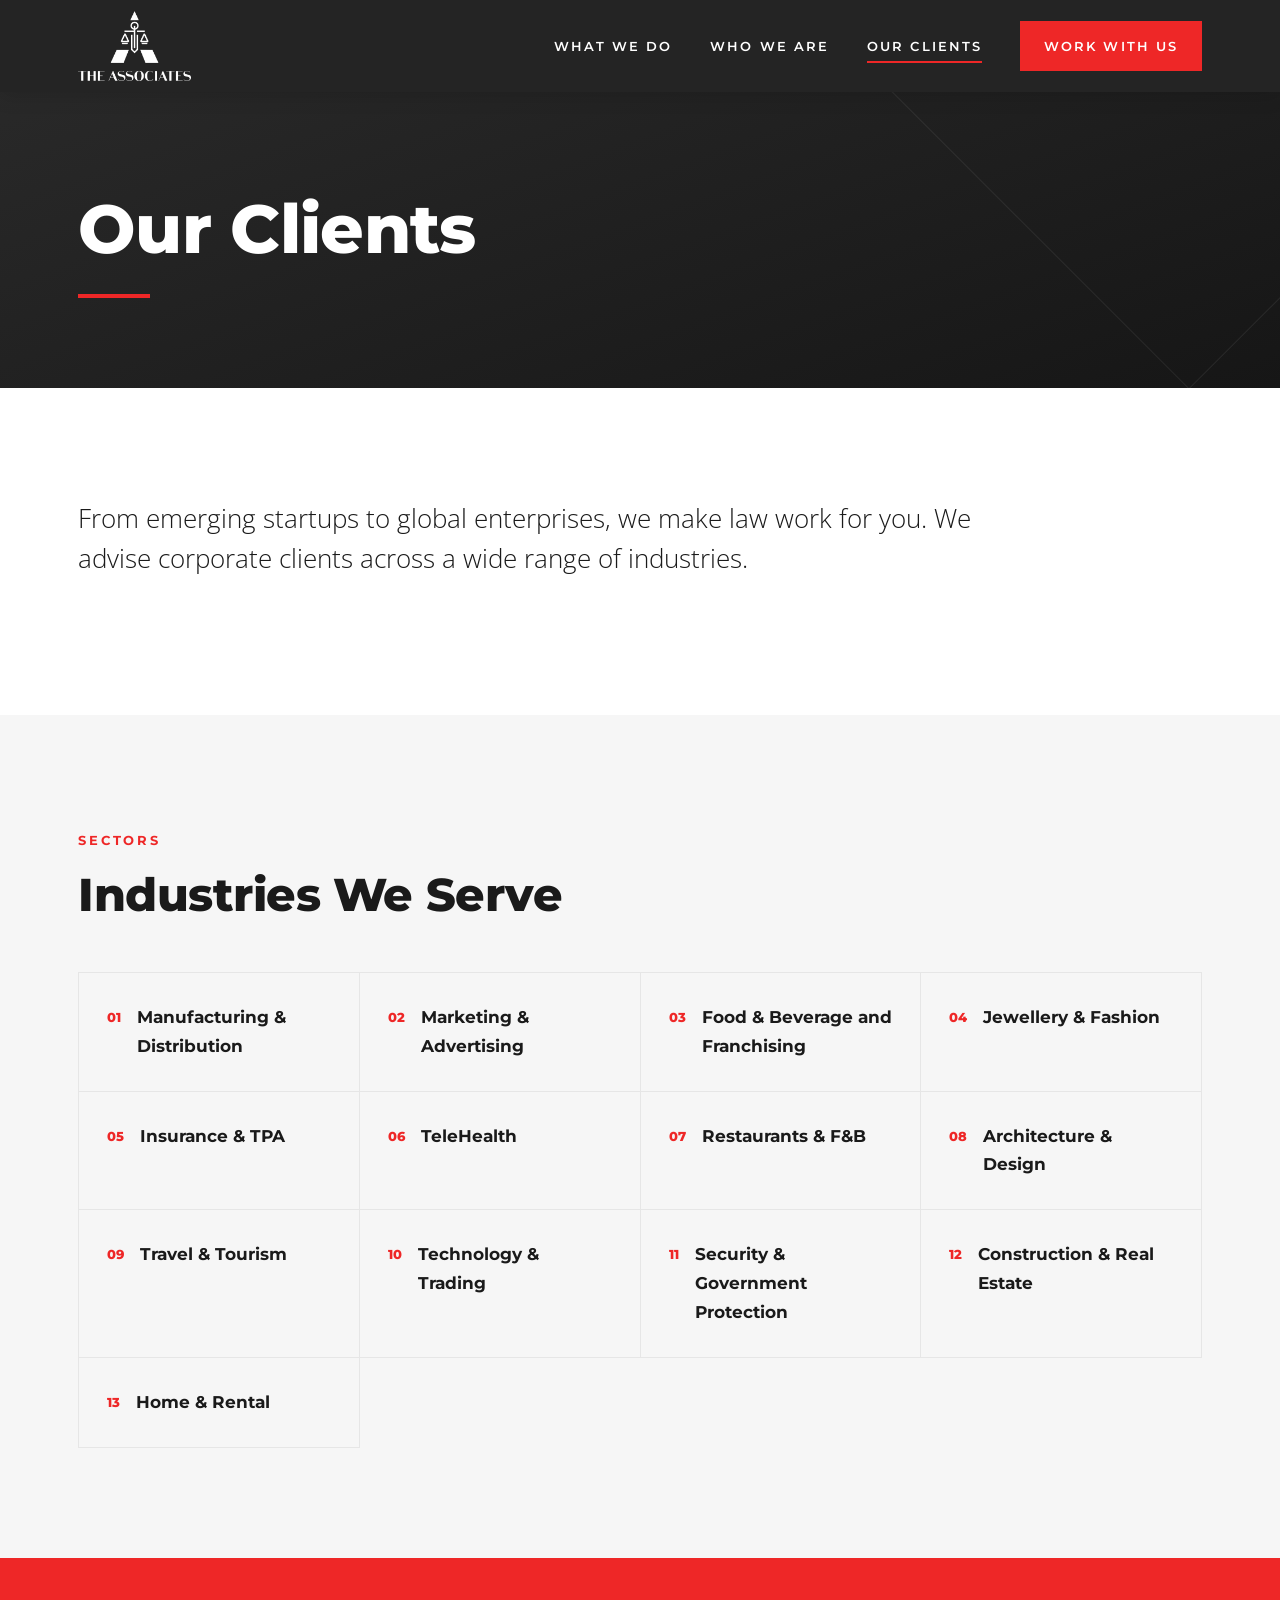
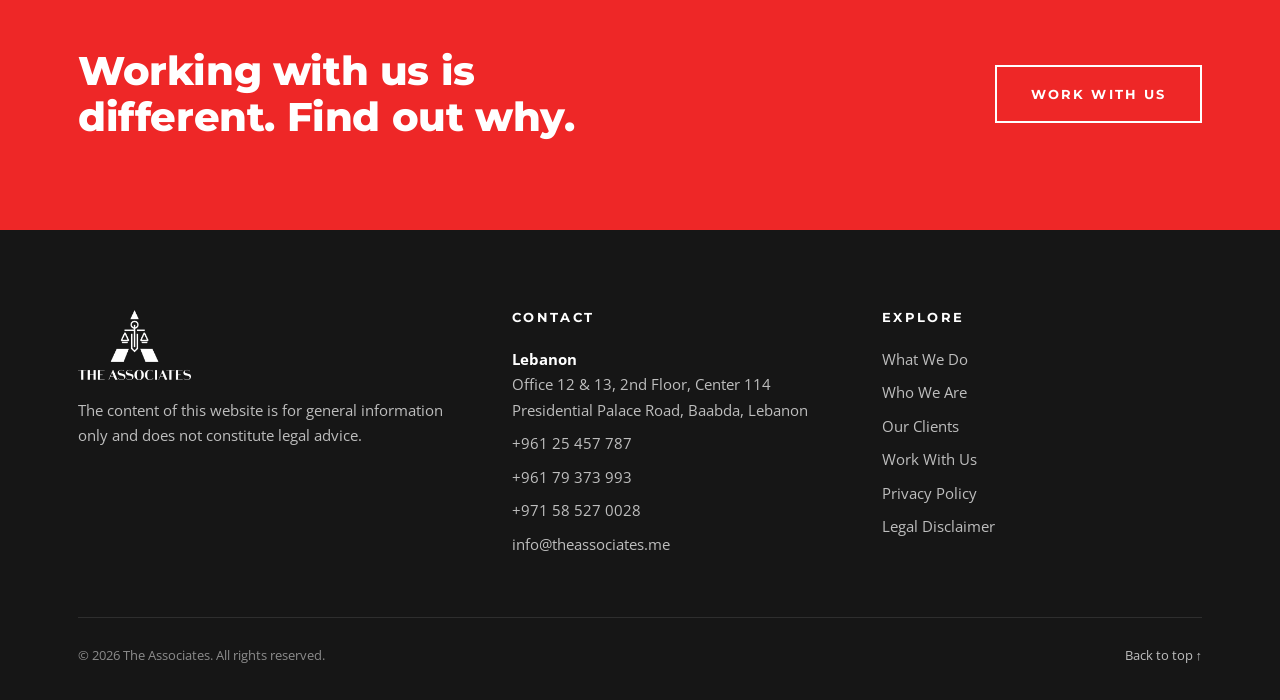
==== our-clients.html @ e9ed0a7b "Add The Associates website" ====
<!doctype html>
<html lang="en">
<head>
<meta charset="utf-8">
<meta name="viewport" content="width=device-width, initial-scale=1">
<title>Our Clients | The Associates</title>
<meta name="description" content="From emerging startups to global enterprises: the industries The Associates serves.">
<meta property="og:title" content="Our Clients | The Associates">
<meta property="og:description" content="From emerging startups to global enterprises: the industries The Associates serves.">
<meta property="og:image" content="images/logo-white.png">
<meta name="theme-color" content="#242424">
<link rel="icon" type="image/png" href="images/favicon.png">
<link rel="preconnect" href="https://fonts.googleapis.com">
<link rel="preconnect" href="https://fonts.gstatic.com" crossorigin>
<link href="https://fonts.googleapis.com/css2?family=Montserrat:wght@600;700;800&family=Open+Sans:ital,wght@0,300;0,400;0,600;1,400&display=swap" rel="stylesheet">
<link rel="stylesheet" href="assets/style.css">
</head>
<body data-page="clients">
<div id="app"></div>
<noscript><p style="padding:40px">Please enable JavaScript to view this website, or email <a href="mailto:info@theassociates.me">info@theassociates.me</a>.</p></noscript>
<script src="assets/app.js"></script>
</body>
</html>
---- assets/style.css ----
/* The Associates — site styles. Brand colours and fonts carried over from the original site. */
:root {
  --red: #EE2727;
  --red-dark: #c91d1d;
  --charcoal: #242424;
  --ink: #1a1a1a;
  --grey: #8D8E92;
  --line: #e6e6e6;
  --paper: #ffffff;
  --mist: #f6f6f6;
  --head: 'Montserrat', sans-serif;
  --body: 'Open Sans', sans-serif;
  --wrap: 1180px;
}
* { box-sizing: border-box; }
html { scroll-behavior: smooth; }
body { margin: 0; font-family: var(--body); color: var(--charcoal); background: var(--paper); font-size: 17px; line-height: 1.7; -webkit-font-smoothing: antialiased; }
img { max-width: 100%; display: block; }
a { color: inherit; }
h1, h2, h3, h4 { font-family: var(--head); line-height: 1.15; margin: 0 0 .5em; color: var(--ink); letter-spacing: -.01em; }
p { margin: 0 0 1em; }
.wrap { max-width: var(--wrap); margin: 0 auto; padding: 0 28px; }
.eyebrow { font-family: var(--head); font-size: 13px; font-weight: 700; letter-spacing: .22em; text-transform: uppercase; color: var(--red); margin-bottom: 18px; display: inline-block; }
.btn { display: inline-block; font-family: var(--head); font-weight: 700; font-size: 13px; letter-spacing: .16em; text-transform: uppercase; text-decoration: none; padding: 16px 34px; border: 2px solid var(--red); background: var(--red); color: #fff; transition: background .2s, color .2s, border-color .2s; cursor: pointer; }
.btn:hover { background: transparent; color: var(--red); }
.btn.ghost { background: transparent; color: #fff; border-color: #fff; }
.btn.ghost:hover { background: #fff; color: var(--charcoal); }
.btn.dark { background: var(--charcoal); border-color: var(--charcoal); }
.btn.dark:hover { background: transparent; color: var(--charcoal); }

/* Header */
.site-header { position: fixed; inset: 0 0 auto 0; z-index: 50; transition: background .3s, box-shadow .3s; }
.site-header .wrap { display: flex; align-items: center; justify-content: space-between; height: 92px; }
.site-header.solid, body:not(.home) .site-header { background: var(--charcoal); box-shadow: 0 2px 20px rgba(0,0,0,.15); }
.brand img { height: 70px; width: auto; }
.nav { display: flex; align-items: center; gap: 38px; }
.nav a { font-family: var(--head); font-size: 13px; font-weight: 600; letter-spacing: .16em; text-transform: uppercase; text-decoration: none; color: #fff; position: relative; padding: 6px 0; }
.nav a:not(.btn)::after { content: ''; position: absolute; left: 0; bottom: 0; width: 0; height: 2px; background: var(--red); transition: width .25s; }
.nav a:not(.btn):hover::after, .nav a.active::after { width: 100%; }
.nav .btn { padding: 12px 22px; color: #fff; }
.nav .btn:hover { color: var(--red); }
.menu-toggle { display: none; background: none; border: 0; padding: 10px; cursor: pointer; }
.menu-toggle span { display: block; width: 26px; height: 2px; background: #fff; margin: 6px 0; transition: transform .25s, opacity .25s; }

/* Hero */
.hero { position: relative; min-height: 100vh; display: flex; align-items: center; color: #fff; background: radial-gradient(1200px 600px at 85% 20%, rgba(238,39,39,.22), transparent 60%), linear-gradient(160deg, #2b2b2b 0%, #161616 100%); overflow: hidden; }
.hero.has-image { background-size: cover; background-position: center; }
.hero.has-image::before { content: ''; position: absolute; inset: 0; background: linear-gradient(90deg, rgba(20,20,20,.88) 0%, rgba(20,20,20,.55) 100%); }
.hero::after { content: ''; position: absolute; right: -10%; bottom: -30%; width: 60vw; height: 60vw; border: 1px solid rgba(255,255,255,.06); transform: rotate(45deg); pointer-events: none; }
.hero .wrap { width: 100%; position: relative; z-index: 1; padding-top: 120px; padding-bottom: 80px; }
.hero h1 { color: #fff; font-size: clamp(40px, 6.4vw, 84px); font-weight: 800; max-width: 14ch; margin-bottom: 26px; }
.hero .tagline { font-size: clamp(19px, 2vw, 24px); color: rgba(255,255,255,.82); margin-bottom: 42px; font-weight: 300; }
.hero .rule { width: 72px; height: 4px; background: var(--red); margin-bottom: 30px; }

.page-hero { background: linear-gradient(160deg, #2b2b2b 0%, #161616 100%); color: #fff; padding: 190px 0 90px; position: relative; overflow: hidden; }
.page-hero::after { content: ''; position: absolute; right: -120px; top: -120px; width: 420px; height: 420px; border: 1px solid rgba(255,255,255,.07); transform: rotate(45deg); }
.page-hero h1 { color: #fff; font-size: clamp(38px, 5.5vw, 68px); font-weight: 800; margin: 0; }
.page-hero .rule { width: 72px; height: 4px; background: var(--red); margin-top: 26px; }

/* Sections */
section { padding: 110px 0; }
.lead { font-size: clamp(20px, 2.1vw, 26px); line-height: 1.55; color: var(--ink); font-weight: 300; max-width: 900px; }
.muted { color: var(--grey); }
.section-title { font-size: clamp(30px, 3.6vw, 46px); font-weight: 800; margin-bottom: 18px; }
.mist { background: var(--mist); }

/* Home teasers — alternating like gllaw.us */
.teaser { display: grid; grid-template-columns: 1fr 1.25fr; gap: 80px; align-items: center; padding: 90px 0; border-bottom: 1px solid var(--line); }
.teaser:last-child { border-bottom: 0; }
.teaser .label { font-family: var(--head); font-weight: 800; font-size: clamp(42px, 5.6vw, 76px); line-height: 1; color: var(--ink); letter-spacing: -.02em; }
.teaser .label span { color: var(--red); }
.teaser h2 { font-size: clamp(24px, 2.6vw, 34px); font-weight: 700; }
.teaser:nth-child(even) .teaser-label { order: 2; }
.link-arrow { font-family: var(--head); font-weight: 700; font-size: 13px; letter-spacing: .16em; text-transform: uppercase; color: var(--red); text-decoration: none; display: inline-flex; align-items: center; gap: 10px; margin-top: 10px; }
.link-arrow::after { content: '→'; transition: transform .2s; font-size: 18px; }
.link-arrow:hover::after { transform: translateX(6px); }

/* Footprint */
.footprint { background: var(--charcoal); color: #fff; text-align: center; }
.footprint h2 { color: #fff; }
.footprint .lead { color: rgba(255,255,255,.8); margin: 0 auto 44px; }
.chips { display: flex; flex-wrap: wrap; justify-content: center; gap: 12px; max-width: 980px; margin: 0 auto; padding: 0; list-style: none; }
.chips li { border: 1px solid rgba(255,255,255,.22); padding: 9px 18px; font-family: var(--head); font-size: 13px; font-weight: 600; letter-spacing: .08em; text-transform: uppercase; }
.footprint .tagline { margin-top: 48px; font-family: var(--head); font-style: italic; font-size: 20px; color: rgba(255,255,255,.9); }
.footprint .tagline::before { content: ''; display: block; width: 48px; height: 3px; background: var(--red); margin: 0 auto 22px; }

/* CTA band */
.cta { background: var(--red); color: #fff; padding: 90px 0; }
.cta .wrap { display: flex; align-items: center; justify-content: space-between; gap: 40px; flex-wrap: wrap; }
.cta h2 { color: #fff; font-size: clamp(26px, 3.2vw, 40px); font-weight: 800; margin: 0; max-width: 22ch; }

/* Services */
.groups { display: grid; grid-template-columns: repeat(2, 1fr); gap: 0 72px; margin-top: 56px; }
.group { padding: 34px 0; border-top: 1px solid var(--line); }
.group h3 { font-size: 22px; font-weight: 700; display: flex; gap: 14px; align-items: baseline; }
.group h3 .num { font-size: 14px; color: var(--red); font-weight: 800; letter-spacing: .08em; }
.group ul { list-style: none; padding: 0 0 0 34px; margin: 10px 0 0; }
.group li { position: relative; padding: 4px 0; color: #444; }
.group li::before { content: ''; position: absolute; left: -20px; top: 16px; width: 8px; height: 2px; background: var(--red); }

/* Team */
.team { display: grid; grid-template-columns: repeat(auto-fill, minmax(320px, 1fr)); gap: 34px; margin-top: 56px; }
.member { background: #fff; border: 1px solid var(--line); padding: 34px; display: flex; flex-direction: column; transition: box-shadow .25s, transform .25s; }
.member:hover { box-shadow: 0 18px 40px rgba(0,0,0,.08); transform: translateY(-3px); }
.member .top { display: flex; gap: 20px; align-items: center; margin-bottom: 22px; }
.avatar { width: 92px; height: 92px; border-radius: 50%; flex: none; background: var(--charcoal); color: #fff; display: grid; place-items: center; font-family: var(--head); font-weight: 800; font-size: 28px; letter-spacing: .04em; box-shadow: 0 0 0 4px #fff, 0 0 0 6px var(--red); overflow: hidden; }
.avatar img { width: 100%; height: 100%; object-fit: cover; }
.member h3 { font-size: 21px; margin: 0 0 4px; }
.member .role { font-family: var(--head); font-size: 12px; font-weight: 700; letter-spacing: .12em; text-transform: uppercase; color: var(--red); line-height: 1.5; }
.member ul { list-style: none; padding: 0; margin: 0; font-size: 15px; color: #444; }
.member li { padding: 7px 0 7px 20px; border-top: 1px solid var(--line); position: relative; line-height: 1.55; }
.member li::before { content: ''; position: absolute; left: 0; top: 16px; width: 8px; height: 2px; background: var(--red); }
.member .li-link { margin-top: auto; padding-top: 18px; font-family: var(--head); font-size: 12px; font-weight: 700; letter-spacing: .14em; text-transform: uppercase; color: var(--charcoal); text-decoration: none; }
.member .li-link:hover { color: var(--red); }

/* Clients */
.sectors { display: grid; grid-template-columns: repeat(auto-fill, minmax(260px, 1fr)); gap: 0; margin-top: 50px; border-top: 1px solid var(--line); border-left: 1px solid var(--line); }
.sector { padding: 30px 28px; border-right: 1px solid var(--line); border-bottom: 1px solid var(--line); font-family: var(--head); font-weight: 700; font-size: 17px; color: var(--ink); display: flex; gap: 16px; align-items: flex-start; transition: background .2s, color .2s; }
.sector .num { color: var(--red); font-size: 13px; font-weight: 800; padding-top: 3px; }
.sector:hover { background: var(--charcoal); color: #fff; }
.quotes { display: grid; grid-template-columns: repeat(auto-fill, minmax(320px, 1fr)); gap: 30px; margin-top: 50px; }
.quote { background: #fff; padding: 36px; border-top: 4px solid var(--red); box-shadow: 0 10px 30px rgba(0,0,0,.05); }
.quote blockquote { margin: 0 0 24px; font-size: 18px; line-height: 1.6; color: var(--ink); }
.quote .who { display: flex; align-items: center; gap: 16px; }
.quote .who img { height: 44px; width: auto; max-width: 110px; object-fit: contain; }
.quote .who strong { font-family: var(--head); display: block; }
.quote .who span { font-size: 14px; color: var(--grey); }

/* Contact */
.contact-grid { display: grid; grid-template-columns: 1fr 1.25fr; gap: 80px; }
.office { padding: 28px 0; border-top: 1px solid var(--line); }
.office h3 { font-size: 20px; text-transform: uppercase; letter-spacing: .08em; }
.office p { margin: 0 0 6px; color: #444; }
.office a { text-decoration: none; }
.office a:hover { color: var(--red); }
form .row { display: grid; grid-template-columns: 1fr 1fr; gap: 20px; }
form label { display: block; font-family: var(--head); font-size: 12px; font-weight: 700; letter-spacing: .12em; text-transform: uppercase; margin-bottom: 8px; color: var(--ink); }
form .field { margin-bottom: 22px; }
form input, form textarea { width: 100%; border: 1px solid #d6d6d6; background: #fff; padding: 14px 16px; font: inherit; font-size: 16px; color: var(--ink); border-radius: 0; transition: border-color .2s; }
form input:focus, form textarea:focus { outline: none; border-color: var(--red); }
form textarea { min-height: 160px; resize: vertical; }
.form-note { margin-top: 16px; font-size: 15px; }
.form-note.ok { color: #1d7a3a; }
.form-note.err { color: var(--red-dark); }
.hp { position: absolute; left: -9999px; }

/* Legal */
.legal h2 { font-size: 22px; margin-top: 40px; }
.legal { max-width: 820px; }

/* Footer */
.site-footer { background: #161616; color: rgba(255,255,255,.72); padding: 80px 0 34px; font-size: 15px; }
.site-footer .cols { display: grid; grid-template-columns: 1.2fr 1fr 1fr; gap: 50px; }
.site-footer img { height: 70px; width: auto; margin-bottom: 18px; }
.site-footer h4 { color: #fff; font-size: 13px; letter-spacing: .18em; text-transform: uppercase; margin-bottom: 18px; }
.site-footer a { text-decoration: none; color: rgba(255,255,255,.72); }
.site-footer a:hover { color: var(--red); }
.site-footer ul { list-style: none; padding: 0; margin: 0; }
.site-footer li { padding: 4px 0; }
.site-footer .bottom { border-top: 1px solid rgba(255,255,255,.1); margin-top: 56px; padding-top: 26px; display: flex; justify-content: space-between; gap: 20px; flex-wrap: wrap; font-size: 13px; color: rgba(255,255,255,.5); }

/* Reveal on scroll */
.reveal { opacity: 0; transform: translateY(24px); transition: opacity .7s ease, transform .7s ease; }
.reveal.in { opacity: 1; transform: none; }
@media (prefers-reduced-motion: reduce) { .reveal { opacity: 1; transform: none; transition: none; } html { scroll-behavior: auto; } }

/* Responsive */
@media (max-width: 960px) {
  .menu-toggle { display: block; }
  .nav { position: fixed; inset: 92px 0 auto 0; background: var(--charcoal); flex-direction: column; align-items: flex-start; gap: 0; padding: 10px 28px 28px; transform: translateY(-120%); transition: transform .3s; box-shadow: 0 20px 30px rgba(0,0,0,.2); }
  .nav a { padding: 16px 0; width: 100%; border-bottom: 1px solid rgba(255,255,255,.08); }
  .nav .btn { margin-top: 18px; width: auto; border-bottom: 2px solid var(--red); }
  .menu-open .nav { transform: none; }
  .menu-open .menu-toggle span:nth-child(1) { transform: translateY(8px) rotate(45deg); }
  .menu-open .menu-toggle span:nth-child(2) { opacity: 0; }
  .menu-open .menu-toggle span:nth-child(3) { transform: translateY(-8px) rotate(-45deg); }
  .menu-open .site-header { background: var(--charcoal); }
  .teaser, .contact-grid { grid-template-columns: 1fr; gap: 26px; }
  .teaser:nth-child(even) .teaser-label { order: 0; }
  .groups { grid-template-columns: 1fr; }
  .site-footer .cols { grid-template-columns: 1fr; gap: 36px; }
  section { padding: 80px 0; }
}
@media (max-width: 560px) {
  .wrap { padding: 0 20px; }
  .site-header .wrap { height: 76px; }
  .nav { top: 76px; }
  .brand img { height: 50px; }
  form .row { grid-template-columns: 1fr; gap: 0; }
  .team { grid-template-columns: 1fr; }
  .member { padding: 26px; }
  .page-hero { padding: 150px 0 70px; }
}
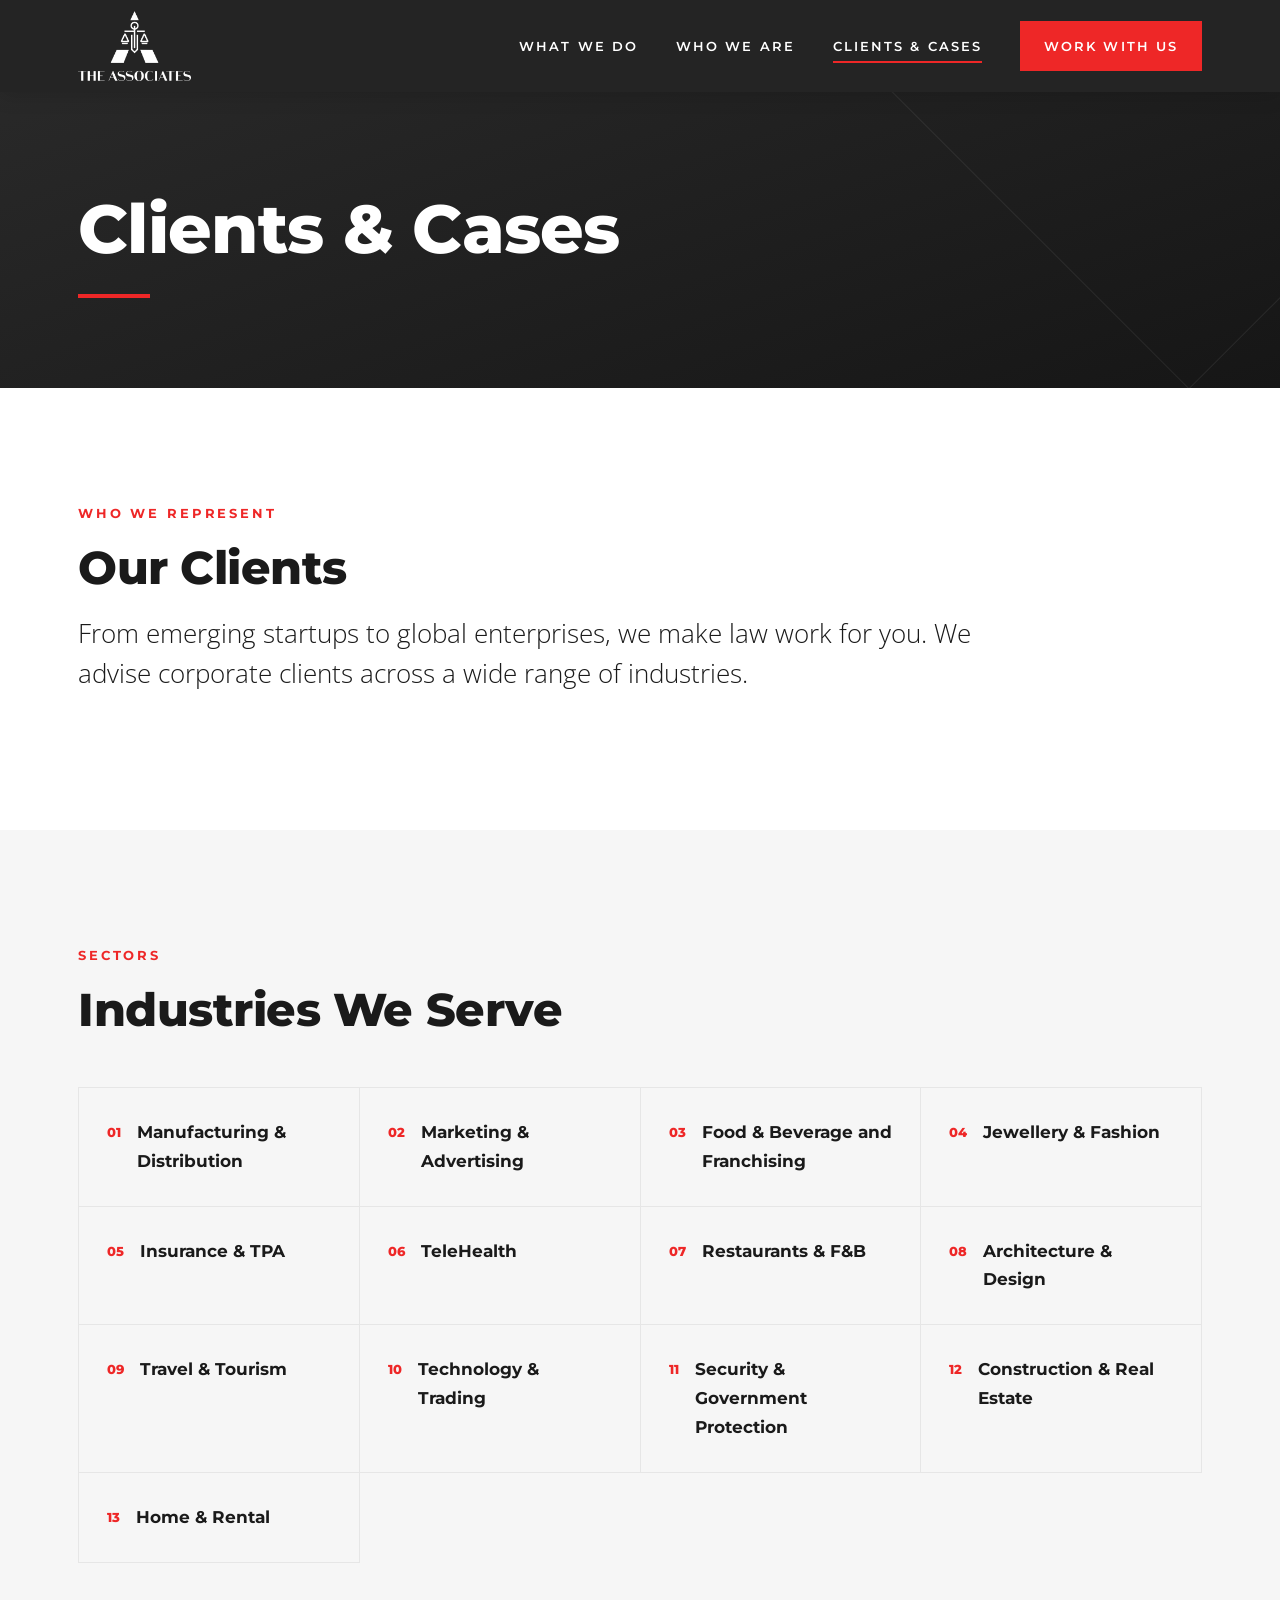
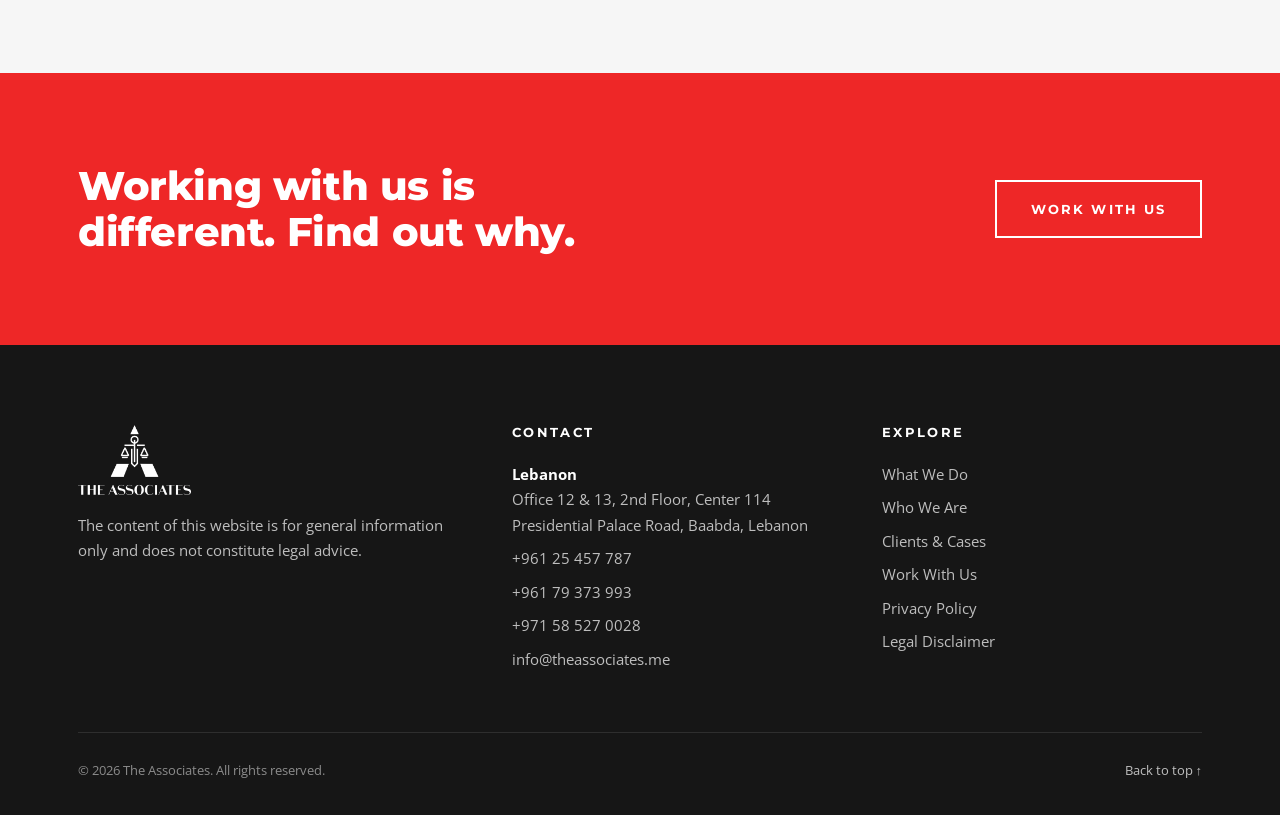
==== commit 0011e998: "Add litigation group and Clients & Cases page" ====
--- a/our-clients.html
+++ b/our-clients.html
@@ -3,10 +3,10 @@
 <head>
 <meta charset="utf-8">
 <meta name="viewport" content="width=device-width, initial-scale=1">
-<title>Our Clients | The Associates</title>
-<meta name="description" content="From emerging startups to global enterprises: the industries The Associates serves.">
-<meta property="og:title" content="Our Clients | The Associates">
-<meta property="og:description" content="From emerging startups to global enterprises: the industries The Associates serves.">
+<title>Clients & Cases | The Associates</title>
+<meta name="description" content="The clients and industries The Associates serves, and selected success stories.">
+<meta property="og:title" content="Clients & Cases | The Associates">
+<meta property="og:description" content="The clients and industries The Associates serves, and selected success stories.">
 <meta property="og:image" content="images/logo-white.png">
 <meta name="theme-color" content="#242424">
 <link rel="icon" type="image/png" href="images/favicon.png">
--- a/assets/style.css
+++ b/assets/style.css
@@ -99,12 +99,22 @@
 .group li::before { content: ''; position: absolute; left: -20px; top: 16px; width: 8px; height: 2px; background: var(--red); }
 
 /* Team */
-.team { display: grid; grid-template-columns: repeat(auto-fill, minmax(320px, 1fr)); gap: 34px; margin-top: 56px; }
+.team { display: grid; grid-template-columns: repeat(4, 1fr); gap: 24px; margin-top: 56px; }
+.team .member { padding: 0 24px 26px; }
+.team .member:not(.has-photo) { padding-top: 26px; }
+.team .portrait { margin: 0 -24px 22px; }
+.team .member h3 { font-size: 19px; }
+.team .member ul { font-size: 14px; }
+@media (max-width: 1100px) { .team { grid-template-columns: repeat(2, 1fr); } }
 .member { background: #fff; border: 1px solid var(--line); padding: 34px; display: flex; flex-direction: column; transition: box-shadow .25s, transform .25s; }
 .member:hover { box-shadow: 0 18px 40px rgba(0,0,0,.08); transform: translateY(-3px); }
 .member .top { display: flex; gap: 20px; align-items: center; margin-bottom: 22px; }
 .avatar { width: 92px; height: 92px; border-radius: 50%; flex: none; background: var(--charcoal); color: #fff; display: grid; place-items: center; font-family: var(--head); font-weight: 800; font-size: 28px; letter-spacing: .04em; box-shadow: 0 0 0 4px #fff, 0 0 0 6px var(--red); overflow: hidden; }
 .avatar img { width: 100%; height: 100%; object-fit: cover; }
+.member.has-photo { padding-top: 0; }
+.portrait { margin: 0 -34px 26px; aspect-ratio: 1 / 1; overflow: hidden; background: #e8e8e8; border-bottom: 4px solid var(--red); }
+.portrait img { width: 100%; height: 100%; object-fit: cover; filter: grayscale(1); transition: transform .5s ease; }
+.member:hover .portrait img { transform: scale(1.04); }
 .member h3 { font-size: 21px; margin: 0 0 4px; }
 .member .role { font-family: var(--head); font-size: 12px; font-weight: 700; letter-spacing: .12em; text-transform: uppercase; color: var(--red); line-height: 1.5; }
 .member ul { list-style: none; padding: 0; margin: 0; font-size: 15px; color: #444; }
@@ -125,6 +135,25 @@
 .quote .who img { height: 44px; width: auto; max-width: 110px; object-fit: contain; }
 .quote .who strong { font-family: var(--head); display: block; }
 .quote .who span { font-size: 14px; color: var(--grey); }
+
+/* Cases */
+.subnav { background: #fff; border-bottom: 1px solid var(--line); position: sticky; top: 92px; z-index: 20; }
+.subnav .wrap { display: flex; gap: 36px; }
+.subnav a { font-family: var(--head); font-size: 13px; font-weight: 700; letter-spacing: .14em; text-transform: uppercase; text-decoration: none; padding: 20px 0; border-bottom: 3px solid transparent; }
+.subnav a:hover { border-color: var(--red); color: var(--red); }
+section[id] { scroll-margin-top: 160px; }
+.cases-section { background: var(--charcoal); color: rgba(255,255,255,.8); }
+.cases-section .section-title { color: #fff; }
+.cases-section .muted { color: rgba(255,255,255,.6); }
+.cases { display: grid; grid-template-columns: repeat(auto-fill, minmax(330px, 1fr)); gap: 26px; margin-top: 46px; }
+.case { background: #2e2e2e; padding: 32px; border-top: 4px solid var(--red); display: flex; flex-direction: column; }
+.case-meta { font-family: var(--head); font-size: 12px; font-weight: 700; letter-spacing: .14em; text-transform: uppercase; color: var(--red); display: flex; justify-content: space-between; gap: 12px; margin-bottom: 14px; }
+.case-meta span { color: rgba(255,255,255,.5); }
+.case h3 { color: #fff; font-size: 20px; margin-bottom: 12px; }
+.case p { font-size: 15px; line-height: 1.65; margin-bottom: 12px; }
+.case-outcome { margin-top: auto; padding-top: 14px; border-top: 1px solid rgba(255,255,255,.12); color: #fff; }
+.case-outcome strong { display: block; font-family: var(--head); font-size: 11px; letter-spacing: .16em; text-transform: uppercase; color: rgba(255,255,255,.55); margin-bottom: 4px; }
+@media (max-width: 560px) { .subnav { top: 76px; } .subnav .wrap { gap: 24px; } .case { padding: 26px; } }
 
 /* Contact */
 .contact-grid { display: grid; grid-template-columns: 1fr 1.25fr; gap: 80px; }
@@ -189,5 +218,6 @@
   form .row { grid-template-columns: 1fr; gap: 0; }
   .team { grid-template-columns: 1fr; }
   .member { padding: 26px; }
+  .portrait { margin: 0 -26px 22px; }
   .page-hero { padding: 150px 0 70px; }
 }
